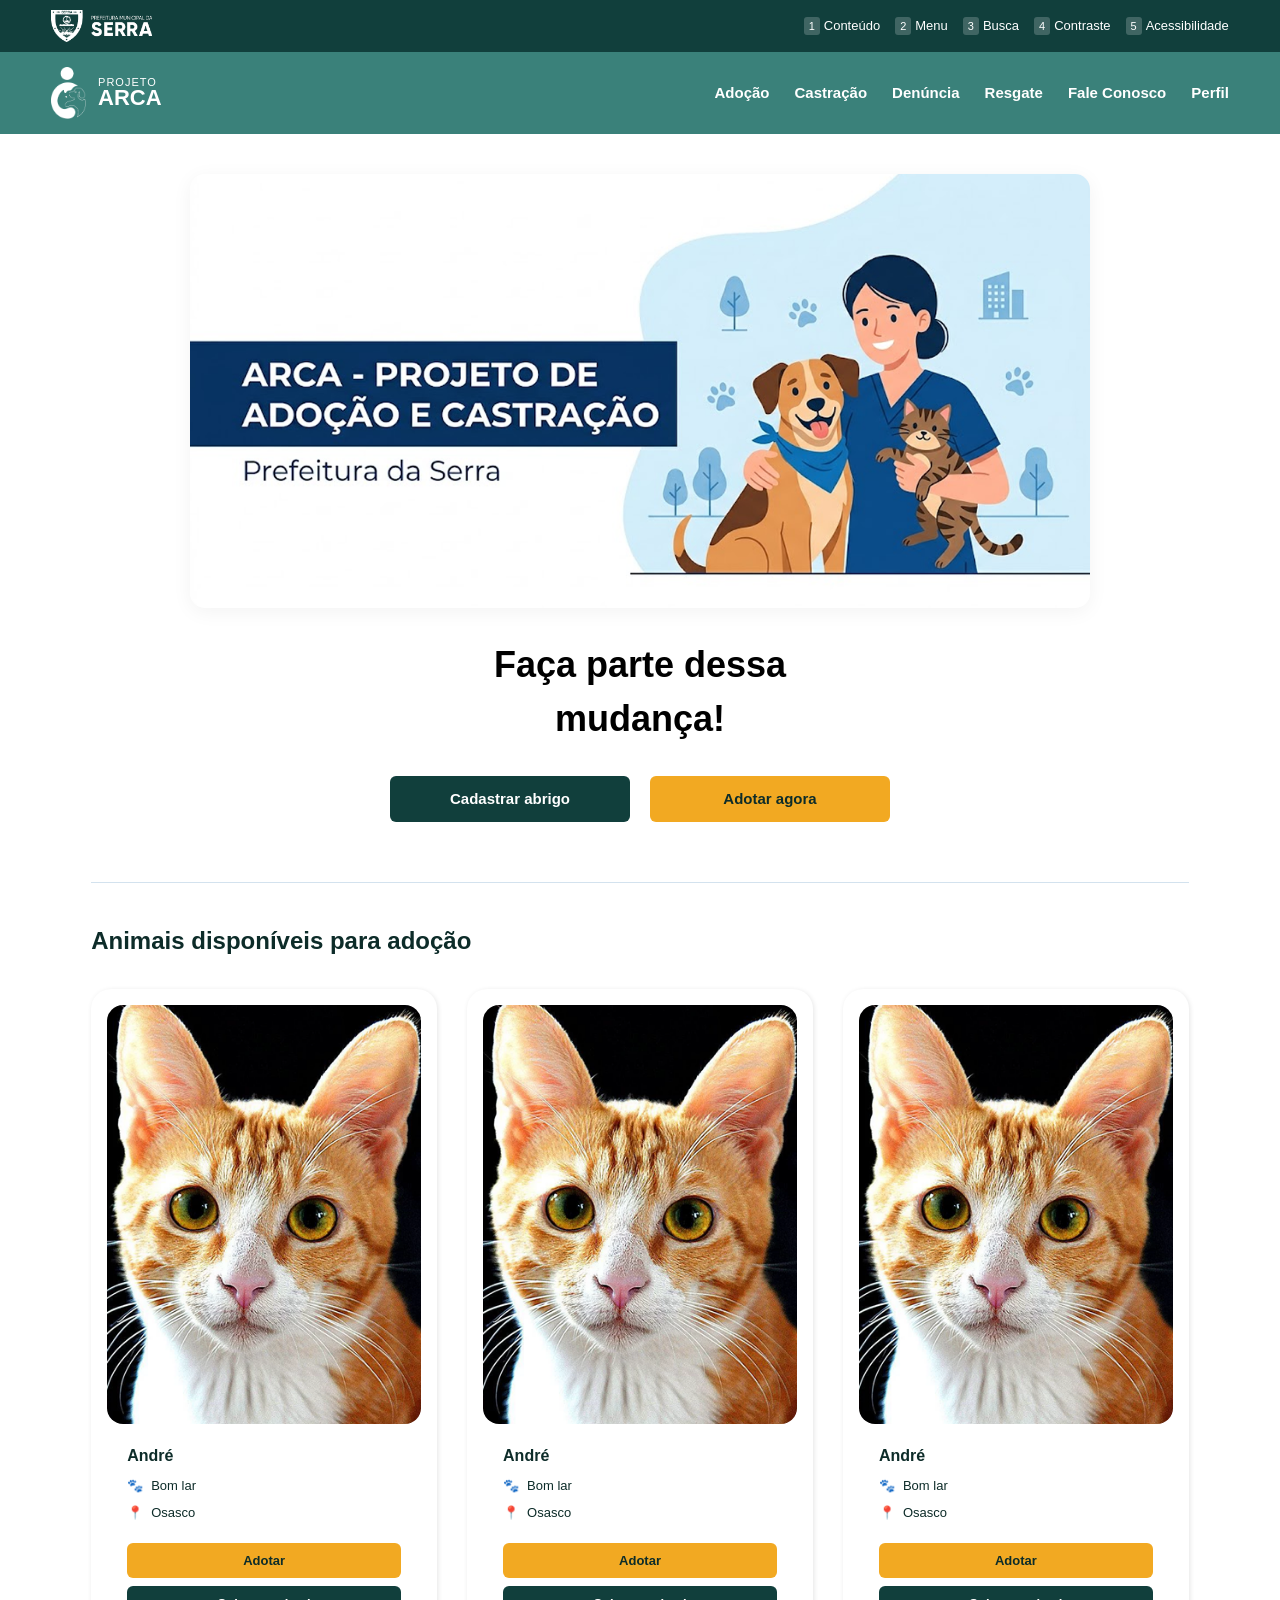
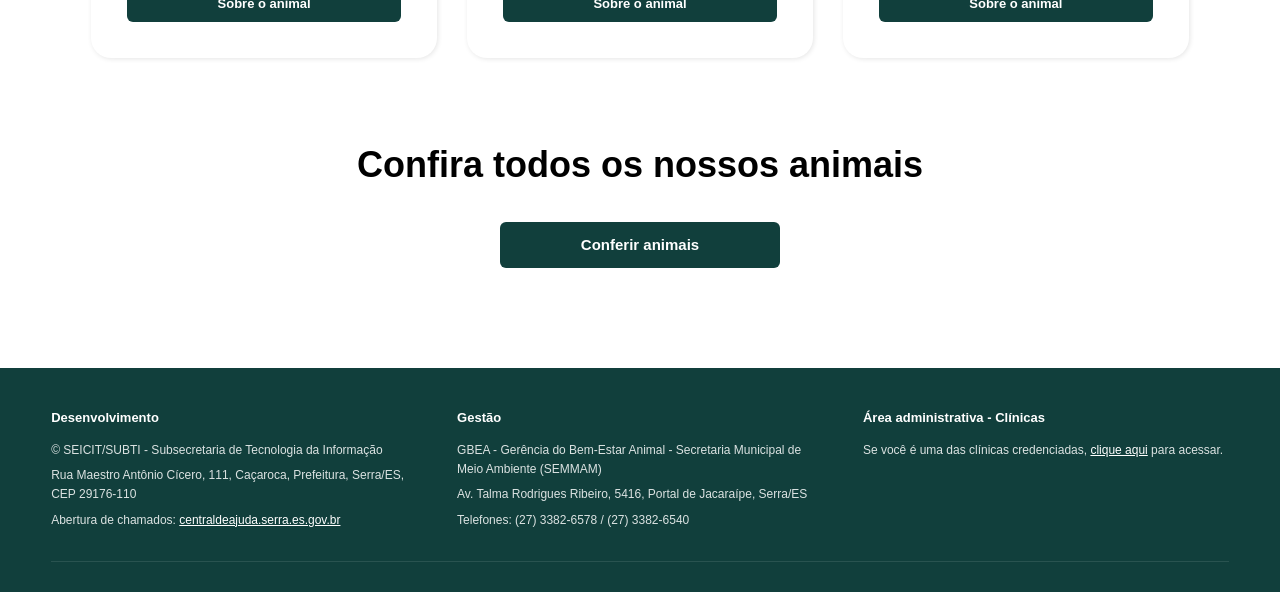
==== arca2/index.html @ 52a7ae9f "Add files via upload" ====
<!DOCTYPE html>
<html lang="pt-BR">
<head>
    <meta charset="UTF-8">
    <meta name="viewport" content="width=device-width, initial-scale=1.0">
    <title>Programa ARCA - Prefeitura da Serra</title>
    <link rel="stylesheet" href="style.css">
    <style>
        .hero-section {
            display: flex;
            align-items: center;
            justify-content: center;
            max-width: 1200px;
            margin: 40px auto 0 auto;
            padding: 0 4%;
        }
        .hero-conteudo {
            flex: 1;
            display: flex;
            justify-content: center;
        }
        .chamada-home {
            text-align: center;
            margin: 10px auto 30px auto;
            font-size: 36px;
            font-weight: 800;
            color: #000000;
        }
        .home-botoes-centro {
            display: flex;
            justify-content: center;
            gap: 20px;
            margin-bottom: 60px;
        }
        .secao-vitrine {
            max-width: 1200px;
            margin: 0 auto;
            padding: 20px 4% 40px 4%;
            background-color: var(--branco);
        }
        .secao-titulo {
            font-size: 24px;
            font-weight: 700;
            margin-bottom: 30px;
            text-align: left;
        }
        .ver-mais-container {
            text-align: center;
            margin-top: 80px;
        }
        .chamada-ver-mais {
            font-size: 36px; /* Ajustado para o tamanho das outras letras grandes */
            font-weight: 800;
            color: #000000; /* Preto puro */
            margin-bottom: 30px; /* Distância sincronizada com a seção superior */
            text-align: center;
            display: block;
        }
        @media (max-width: 768px) {
            .hero-section {
                display: none; /* Oculta o banner arca.png no mobile */
            }
            .home-botoes-centro {
                flex-direction: column;
                align-items: center;
                margin-bottom: 40px;
            }
            .chamada-home {
                font-size: 26px; /* Texto menor no mobile */
            }
            .secao-titulo {
                font-size: 20px; /* Título menor no mobile */
                text-align: center;
            }
            .chamada-ver-mais {
                font-size: 22px !important; /* Retorna ao tamanho menor que estava bom */
                margin-bottom: 20px !important; /* Reduz o espaço no mobile */
                color: var(--texto-escuro) !important; /* Retorna à cor padrão suave */
                text-align: center !important;
            }
            .ver-mais-container {
                text-align: center !important;
            }
        }
    </style>
</head>
<body>

    <div class="barra-prefeitura">
        <div class="logo-prefeitura-topo">
            <img src="./imagens/prefeitura-arca-serra.png" alt="Logo Prefeitura da Serra">
        </div>
        <div class="nav-institucional-links">
            <a href="#"><span>1</span> Conteúdo</a>
            <a href="#"><span>2</span> Menu</a>
            <a href="#"><span>3</span> Busca</a>
            <a href="#"><span>4</span> Contraste</a>
            <a href="#"><span>5</span> Acessibilidade</a>
        </div>
    </div>

    <nav class="navbar-arca">
        <a href="index.html" class="logo-arca">
            <img src="./imagens/logo-arca.png" alt="Logo Programa ARCA">
            <div class="logo-texto">
                <span>PROJETO</span>
                <strong>ARCA</strong>
            </div>
        </a>
        <button class="menu-hamburger" aria-label="Abrir Menu">
            <span></span>
            <span></span>
            <span></span>
        </button>
        <ul class="menu-links">
            <li><a href="adocao.html">Adoção</a></li>
            <li><a href="#">Castração</a></li>
            <li><a href="#">Denúncia</a></li>
            <li><a href="#">Resgate</a></li>
            <li><a href="#">Fale Conosco</a></li>
            <li><a href="solicitacoes.html">Perfil</a></li>
        </ul>
    </nav>

    <header class="hero-section">
        <div class="hero-conteudo">
            <img src="./imagens/arca.png" alt="Programa ARCA" class="hero-logo-destaque">
        </div>
    </header>

    <main class="secao-vitrine">
        <h2 class="chamada-home">Faça parte dessa<br>mudança!</h2>
        <div class="home-botoes-centro">
            <a href="#" class="btn-escuro">Cadastrar abrigo</a>
            <a href="adocao.html" class="btn-amarelo">Adotar agora</a>
        </div>

        <hr style="border: 0; border-top: 1px solid var(--borda-card); margin-bottom: 40px;">

        <h3 class="secao-titulo">Animais disponíveis para adoção</h3>
        <div class="grid-animais">
            <article class="card-animal">
                <div class="card-imagem-wrapper">
                    <img src="./imagens/gato.png" alt="Gato André para adoção">
                </div>
                <div class="card-info">
                    <h4 class="card-nome">André</h4>
                    <div class="card-meta">
                        <span>🐾</span> Bom lar
                    </div>
                    <div class="card-meta">
                        <span>📍</span> Osasco
                    </div>
                    <div class="card-acoes">
                        <a href="formulario-adocao.html" class="btn-amarelo">Adotar</a>
                        <a href="animal.html" class="btn-escuro">Sobre o animal</a>
                    </div>
                </div>
            </article>

            <article class="card-animal">
                <div class="card-imagem-wrapper">
                    <img src="./imagens/gato.png" alt="Gato André para adoção">
                </div>
                <div class="card-info">
                    <h4 class="card-nome">André</h4>
                    <div class="card-meta">
                        <span>🐾</span> Bom lar
                    </div>
                    <div class="card-meta">
                        <span>📍</span> Osasco
                    </div>
                    <div class="card-acoes">
                        <a href="formulario-adocao.html" class="btn-amarelo">Adotar</a>
                        <a href="animal.html" class="btn-escuro">Sobre o animal</a>
                    </div>
                </div>
            </article>

            <article class="card-animal">
                <div class="card-imagem-wrapper">
                    <img src="./imagens/gato.png" alt="Gato André para adoção">
                </div>
                <div class="card-info">
                    <h4 class="card-nome">André</h4>
                    <div class="card-meta">
                        <span>🐾</span> Bom lar
                    </div>
                    <div class="card-meta">
                        <span>📍</span> Osasco
                    </div>
                    <div class="card-acoes">
                        <a href="formulario-adocao.html" class="btn-amarelo">Adotar</a>
                        <a href="animal.html" class="btn-escuro">Sobre o animal</a>
                    </div>
                </div>
            </article>
        </div>

        <div class="ver-mais-container">
            <h3 class="chamada-ver-mais">Confira todos os nossos animais</h3>
            <a href="adocao.html" class="btn-escuro" style="max-width: 280px;">Conferir animais</a>
        </div>
    </main>

    <footer class="footer-arca">
        <div class="footer-container">
            <div class="footer-coluna">
                <h4>Desenvolvimento</h4>
                <p>© SEICIT/SUBTI - Subsecretaria de Tecnologia da Informação</p>
                <p>Rua Maestro Antônio Cícero, 111, Caçaroca, Prefeitura, Serra/ES, CEP 29176-110</p>
                <p>Abertura de chamados: <a href="#">centraldeajuda.serra.es.gov.br</a></p>
            </div>
            <div class="footer-coluna">
                <h4>Gestão</h4>
                <p>GBEA - Gerência do Bem-Estar Animal - Secretaria Municipal de Meio Ambiente (SEMMAM)</p>
                <p>Av. Talma Rodrigues Ribeiro, 5416, Portal de Jacaraípe, Serra/ES</p>
                <p>Telefones: (27) 3382-6578 / (27) 3382-6540</p>
            </div>
            <div class="footer-coluna">
                <h4>Área administrativa - Clínicas</h4>
                <p>Se você é uma das clínicas credenciadas, <a href="#">clique aqui</a> para acessar.</p>
            </div>
        </div>
    </footer>

    <script src="script.js"></script>
</body>
</html>
---- arca2/style.css ----
/* ==========================================================================
   RESET CSS UNIVERSAL
   ========================================================================== */
* {
    margin: 0; /* Remove margens padrões de todos os elementos */
    padding: 0; /* Remove paddings padrões de todos os elementos */
    box-sizing: border-box; /* Garante que padding e border estejam inclusos no cálculo da largura/altura */
    font-family: 'Inter', 'Segoe UI', Roboto, Helvetica, Arial, sans-serif; /* Define família tipográfica sans-serif limpa e próxima ao Figma */
}

/* ==========================================================================
   VARIÁVEIS DE AMBIENTE (DESIGN SYSTEM)
   ========================================================================== */
:root {
    --verde-institucional: #113f3c; /* Verde escuro presente no topo da prefeitura e rodapé */
    --verde-navbar: #3a817a; /* Verde água intermediário da barra de navegação do Programa Arca */
    --amarelo-primario: #f2a922; /* Amarelo ouro dos botões de ação principal */
    --amarelo-hover: #d99316; /* Tom levemente mais escuro para efeito hover no botão principal */
    --fundo-card: #f0f6fa; /* Azul/cinza claro bem suave para containers e backgrounds de cards */
    --borda-card: #d3e2ee; /* Cor das bordas suaves dos inputs e contornos */
    --texto-escuro: #0d2c29; /* Cor predominante dos textos e títulos principais */
    --texto-mutado: #5a6e72; /* Cor secundária para descrições de menor relevância */
    --branco: #ffffff; /* Branco puro para contrastes e fundos limpos */
    --sucesso: #28a745; /* Verde padrão para status de aprovação/sucesso */
}

/* Configuração base da página para evitar quebras de scroll lateral */
body {
    background-color: var(--branco);
    color: var(--texto-escuro);
    overflow-x: hidden; /* Bloqueia scroll horizontal indesejado em qualquer resolução */
    line-height: 1.5; /* Altura de linha ergonômica para leitura */
}

/* ==========================================================================
   BARRA INSTITUCIONAL SUPERIOR (PREFEITURA DA SERRA)
   ========================================================================== */
.barra-prefeitura {
    background-color: var(--verde-institucional); /* Fundo verde escuro oficial */
    color: var(--branco);
    padding: 10px 4%; /* Margem interna proporcional */
    display: flex;
    justify-content: space-between; /* Separa o logo à esquerda dos links à direita */
    align-items: center;
    font-size: 13px; /* Texto pequeno institucional */
    font-weight: 500;
}

.logo-prefeitura-topo {
    display: flex;
    align-items: center;
    gap: 10px; /* Espaço entre o brasão e o texto */
}

.logo-prefeitura-topo img {
    height: 32px; /* Altura exata calibrada para o brasão institucional */
}

.logo-prefeitura-topo div {
    text-transform: uppercase;
    font-size: 11px;
    letter-spacing: 0.5px;
    line-height: 1.2;
}

.nav-institucional-links {
    display: flex;
    gap: 15px; /* Espaçamento simétrico entre os itens numéricos */
}

.nav-institucional-links a {
    color: var(--branco);
    text-decoration: none; /* Remove sublinhado padrão */
    display: flex;
    align-items: center;
    gap: 4px;
}

.nav-institucional-links span {
    background: rgba(255, 255, 255, 0.2); /* Fundo sutil para destacar o número do atalho */
    padding: 1px 5px;
    border-radius: 3px;
    font-size: 11px;
}

/* ==========================================================================
   NAVBAR PRINCIPAL (PROGRAMA ARCA)
   ========================================================================== */
.navbar-arca {
    background-color: var(--verde-navbar); /* Tom verde água característico do programa */
    padding: 15px 4%;
    display: flex;
    justify-content: space-between; /* Logo à esquerda e links à direita */
    align-items: center;
    position: relative;
    z-index: 1000; /* Garante que o menu flutue por cima de qualquer conteúdo */
}

.logo-arca {
    display: flex;
    align-items: center;
    gap: 12px;
    color: var(--branco);
    text-decoration: none;
}

.logo-arca img {
    height: 52px; /* Aumentado para dar mais destaque */
}

.logo-texto {
    display: flex;
    flex-direction: column;
    line-height: 0.9;
    text-transform: uppercase;
}

.logo-texto span {
    font-size: 11px;
    font-weight: 400;
    letter-spacing: 1px;
}

.logo-texto strong {
    font-size: 22px;
    font-weight: 900;
}

.menu-links {
    display: flex;
    gap: 25px; /* Gaps horizontais idênticos aos espaçamentos do Figma */
    align-items: center;
    list-style: none;
}

.menu-links a {
    color: var(--branco);
    text-decoration: none;
    font-size: 15px;
    font-weight: 600;
    transition: opacity 0.2s ease; /* Transição leve para interações */
}

.menu-links a:hover, .menu-links a.active {
    opacity: 0.85;
    border-bottom: 2px solid var(--branco); /* Linha de indicação ativa */
    padding-bottom: 4px;
}

/* Menu Hambúrguer Oculto por padrão no Desktop */
.menu-hamburger {
    display: none;
    background: none;
    border: none;
    cursor: pointer;
    flex-direction: column;
    gap: 6px;
}

.menu-hamburger span {
    display: block;
    width: 28px;
    height: 3px;
    background-color: var(--branco);
    border-radius: 2px;
    transition: 0.3s;
}

.hero-logo-destaque {
    width: 100%;
    max-width: 900px; /* Reduzido levemente para um visual mais equilibrado */
    height: auto;
    display: block;
    border-radius: 15px; /* Bordas arredondadas para um visual mais limpo */
    box-shadow: 0 4px 20px rgba(0, 0, 0, 0.05); /* Sombra suave para dar profundidade */
}

/* ==========================================================================
   ELEMENTOS DE BOTÕES E UI GLOBAL
   ========================================================================== */
.btn-amarelo {
    background-color: var(--amarelo-primario);
    color: var(--texto-escuro);
    border: none;
    padding: 12px 28px;
    font-weight: 700;
    font-size: 15px;
    border-radius: 6px; /* Cantos levemente arredondados fiéis à imagem */
    cursor: pointer;
    text-decoration: none;
    display: inline-flex;
    align-items: center;
    justify-content: center;
    transition: background-color 0.2s ease, transform 0.1s ease;
    width: 100%; /* Ocupa totalidade do container por padrão, responsivo */
    max-width: 240px; /* Limite padrão para botões soltos */
}

.btn-amarelo:hover {
    background-color: var(--amarelo-hover);
}

.btn-escuro {
    background-color: var(--verde-institucional);
    color: var(--branco);
    border: none;
    padding: 12px 28px;
    font-weight: 700;
    font-size: 15px;
    border-radius: 6px;
    cursor: pointer;
    text-decoration: none;
    display: inline-flex;
    align-items: center;
    justify-content: center;
    transition: opacity 0.2s ease;
    width: 100%;
    max-width: 240px;
}

.btn-escuro:hover {
    opacity: 0.9;
}

.btn-voltar {
    background-color: var(--verde-institucional);
    color: var(--branco);
    border: none;
    padding: 8px 35px;
    font-size: 14px;
    font-weight: 600;
    border-radius: 6px;
    cursor: pointer;
    text-decoration: none;
    display: inline-block;
    float: right; /* Alinha à direita conforme fluxo do layout */
}

.chamada-ver-mais {
    font-size: 36px;
    font-weight: 800;
    color: #000000;
    margin-bottom: 30px;
    text-align: center;
}

/* ==========================================================================
   VITRINE DE CARDS DE ANIMAIS (REUTILIZÁVEL)
   ========================================================================== */
.grid-animais {
    display: grid;
    grid-template-columns: repeat(3, 1fr); /* Layout clássico de 3 colunas horizontais */
    gap: 30px; /* Distanciamento idêntico observado nas telas completas */
    margin-top: 25px;
}

.card-animal {
    background-color: var(--branco);
    border-radius: 20px; /* Bordas arredondadas pronunciadas conforme o mockup */
    padding: 16px;
    display: flex;
    flex-direction: column;
    box-shadow: 1px 1px 5px rgba(0, 0, 0, 0.1);
}

.card-imagem-wrapper {
    width: 100%;
    position: relative;
    border-radius: 16px;
    overflow: hidden; /* Trunca cantos da imagem interna */
    aspect-ratio: 3 / 4; /* Proporção ajustada para um visual mais vertical e menos compacto */
}

.card-imagem-wrapper img {
    width: 100%;
    height: 100%;
    object-fit: cover; /* Adapta a imagem sem distorcer as proporções do animal */
}

.card-info {
    padding: 20px; /* Espaçamento interno apenas para os textos e botões */
    display: flex;
    flex-direction: column;
    gap: 8px;
}

.card-nome {
    font-size: 16px;
    font-weight: 700;
    color: var(--texto-escuro);
}

.card-meta {
    display: flex;
    align-items: center;
    gap: 8px;
    font-size: 13px;
    color: var(--texto-escuro);
    font-weight: 500;
}

.card-meta img {
    width: 16px;
    height: 16px;
}

.card-acoes {
    margin-top: 12px;
    display: flex;
    flex-direction: column;
    gap: 8px; /* Espaçamento vertical entre os dois botões internos do card */
}

.card-acoes .btn-amarelo, .card-acoes .btn-escuro {
    max-width: 100%; /* Botões preenchem a largura total interna do card */
    padding: 8px 15px;
    font-size: 13px;
    border-radius: 6px;
}

/* ==========================================================================
   RODAPÉ INSTITUCIONAL PARCEIRO E GOVERNAMENTAL
   ========================================================================== */
.footer-arca {
    background-color: var(--verde-institucional); /* Cor escura corporativa */
    color: var(--branco);
    padding: 40px 4% 30px 4%;
    font-size: 12px;
    line-height: 1.6;
    margin-top: 60px; /* Garante separação saudável do término do fluxo de dados */
}

.footer-container {
    max-width: 1200px;
    margin: 0 auto;
    display: grid;
    grid-template-columns: repeat(3, 1fr); /* Divisão exata em 3 blocos de informação */
    gap: 40px;
    border-bottom: 1px solid rgba(255, 255, 255, 0.1);
    padding-bottom: 25px;
}

.footer-coluna h4 {
    font-size: 13px;
    font-weight: 700;
    margin-bottom: 12px;
    text-transform: none;
}

.footer-coluna p {
    color: rgba(255, 255, 255, 0.85);
    margin-bottom: 6px;
}

.footer-coluna a {
    color: var(--branco);
    text-decoration: underline;
}

/* ==========================================================================
   SISTEMA DE MEDIA QUERIES (RESPONSIVIDADE COMPLETA)
   ========================================================================== */

/* Notebooks e Desktops menores (Abaixo de 1024px) */
@media (max-width: 1024px) {
    .grid-animais {
        grid-template-columns: repeat(2, 1fr); /* Transiciona para duas colunas para preservar legibilidade */
        gap: 20px;
    }
    .footer-container {
        grid-template-columns: repeat(2, 1fr);
    }
}

/* Tablets (Abaixo de 768px) */
@media (max-width: 768px) {
    .barra-prefeitura {
        flex-direction: column; /* Alinha marcas verticalmente no ambiente mobile */
        gap: 10px;
        text-align: center;
    }
    .nav-institucional-links {
        display: none; /* Oculta atalhos avançados para limpar visual mobile */
    }
    .menu-hamburger {
        display: flex; /* Exibe gatilho do menu colapsável */
    }
    .menu-links {
        display: none; /* Esconde lista padrão horizontal */
        flex-direction: column;
        width: 100%;
        position: absolute;
        top: 100%;
        left: 0;
        background-color: var(--verde-navbar);
        padding: 20px;
        gap: 15px;
        box-shadow: 0 4px 6px rgba(0,0,0,0.1);
    }
    .menu-links.active {
        display: flex; /* Acionado dinamicamente via JS */
    }
    .grid-animais {
        grid-template-columns: 1fr; /* Coluna única centralizada */
        max-width: 300px; /* Card e imagem do gato menores */
        margin-left: auto;
        margin-right: auto;
    }
    .card-imagem-wrapper {
        aspect-ratio: 1 / 1; /* Torna a imagem quadrada no mobile, reduzindo a altura */
    }
    .card-imagem-wrapper img {
        object-position: center top; /* Prioriza a parte superior da foto (onde fica o rosto) */
    }
    .card-nome {
        font-size: 15px;
    }
    .card-meta {
        font-size: 12px;
    }
    .card-acoes .btn-amarelo, .card-acoes .btn-escuro {
        font-size: 13px;
        padding: 10px;
    }
    .secao-vitrine .card-animal:nth-child(n+2) {
        display: none; /* Esconde os demais apenas na vitrine da home */
    }
    .footer-arca {
        font-size: 11px; /* Texto do rodapé reduzido */
    }
    .footer-container {
        grid-template-columns: 1fr;
        gap: 25px;
    }
}

/* Mobile Dispositivos Pequenos (Abaixo de 480px) */
@media (max-width: 480px) {
    .btn-amarelo, .btn-escuro {
        max-width: 100%; /* Força botões a ocuparem largura inteira para clique facilitado via touch */
    }
}
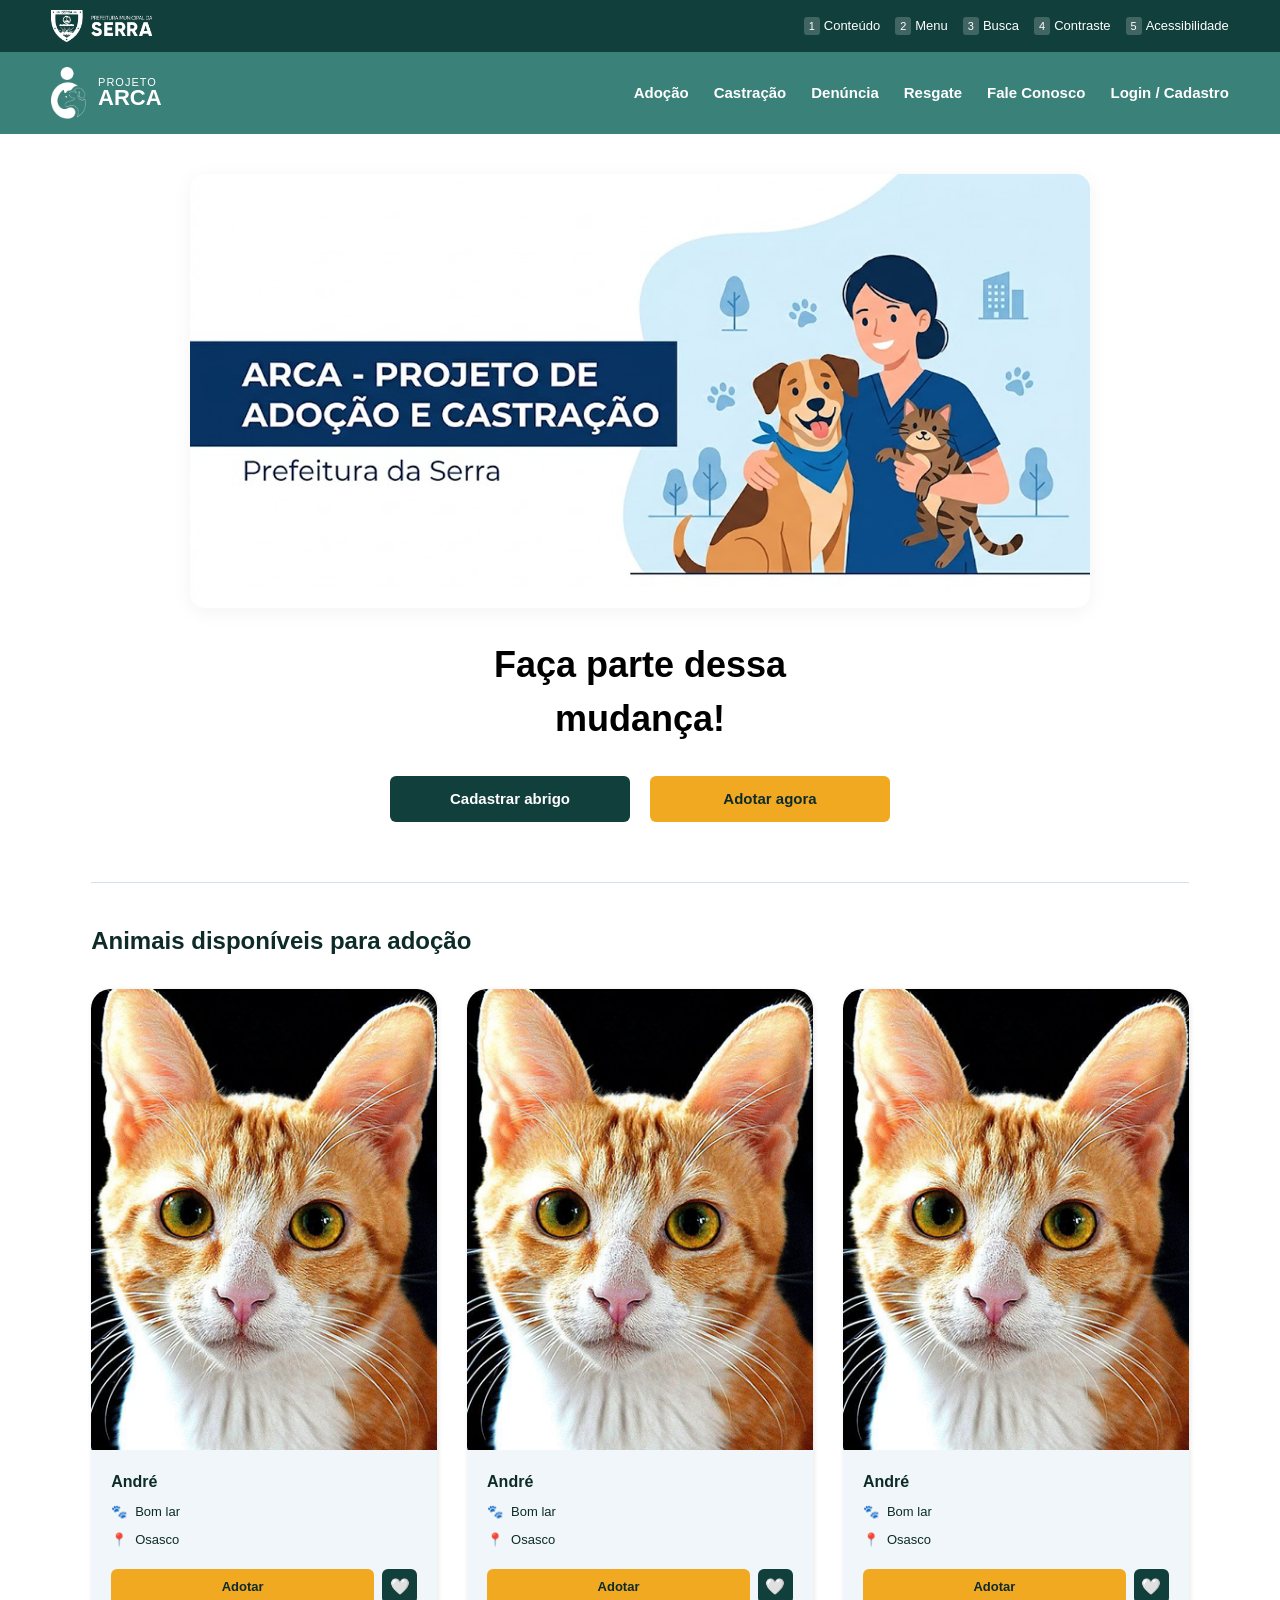
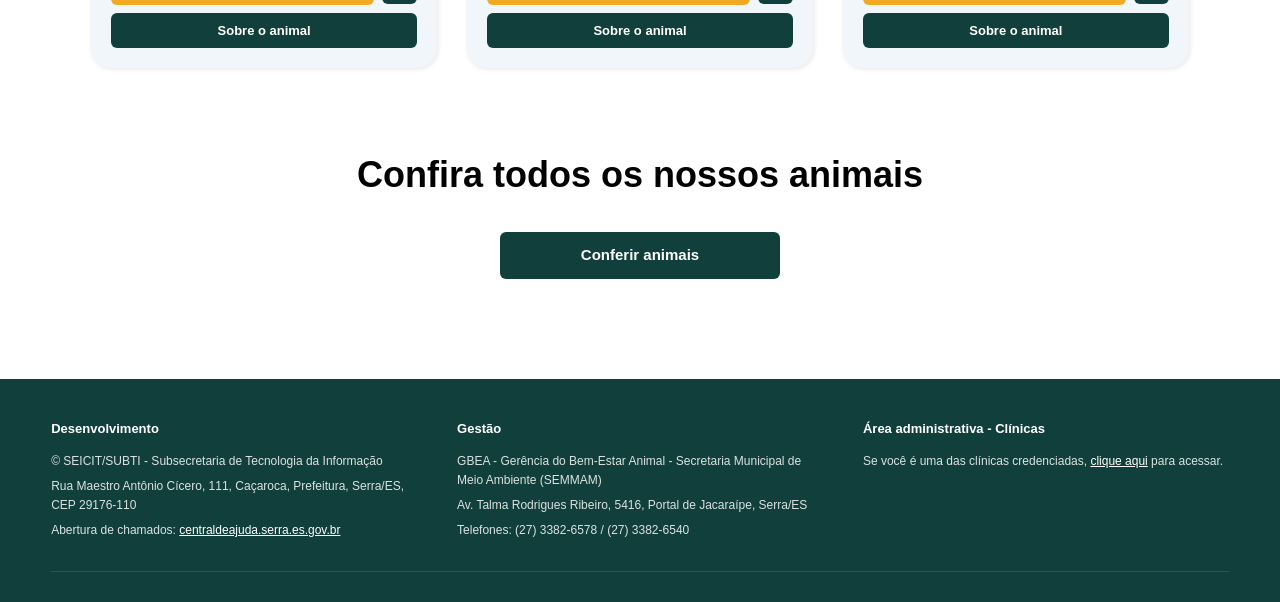
==== commit 2fdc01e4: "Add files via upload" ====
--- a/arca2/index.html
+++ b/arca2/index.html
@@ -114,7 +114,14 @@
         </button>
         <ul class="menu-links">
             <li><a href="adocao.html">Adoção</a></li>
-            <li><a href="#">Castração</a></li>
+            <li class="dropdown">
+                <a href="#" class="dropdown-toggle">Castração</a>
+                <ul class="dropdown-menu">
+                    <li><a href="informacoes.html">Como funciona</a></li>
+                    <li><a href="#">Agendar Castração</a></li>
+                    <li><a href="#">Clínicas credenciadas</a></li>
+                </ul>
+            </li>
             <li><a href="#">Denúncia</a></li>
             <li><a href="#">Resgate</a></li>
             <li><a href="#">Fale Conosco</a></li>
@@ -152,7 +159,10 @@
                         <span>📍</span> Osasco
                     </div>
                     <div class="card-acoes">
-                        <a href="formulario-adocao.html" class="btn-amarelo">Adotar</a>
+                        <div class="card-botoes-row">
+                            <a href="formulario-adocao.html" class="btn-amarelo">Adotar</a>
+                            <button class="btn-favorito" aria-label="Favoritar">🤍</button>
+                        </div>
                         <a href="animal.html" class="btn-escuro">Sobre o animal</a>
                     </div>
                 </div>
@@ -171,7 +181,10 @@
                         <span>📍</span> Osasco
                     </div>
                     <div class="card-acoes">
-                        <a href="formulario-adocao.html" class="btn-amarelo">Adotar</a>
+                        <div class="card-botoes-row">
+                            <a href="formulario-adocao.html" class="btn-amarelo">Adotar</a>
+                            <button class="btn-favorito" aria-label="Favoritar">🤍</button>
+                        </div>
                         <a href="animal.html" class="btn-escuro">Sobre o animal</a>
                     </div>
                 </div>
@@ -190,7 +203,10 @@
                         <span>📍</span> Osasco
                     </div>
                     <div class="card-acoes">
-                        <a href="formulario-adocao.html" class="btn-amarelo">Adotar</a>
+                        <div class="card-botoes-row">
+                            <a href="formulario-adocao.html" class="btn-amarelo">Adotar</a>
+                            <button class="btn-favorito" aria-label="Favoritar">🤍</button>
+                        </div>
                         <a href="animal.html" class="btn-escuro">Sobre o animal</a>
                     </div>
                 </div>
--- a/arca2/style.css
+++ b/arca2/style.css
@@ -12,14 +12,14 @@
    VARIÁVEIS DE AMBIENTE (DESIGN SYSTEM)
    ========================================================================== */
 :root {
-    --verde-institucional: #113f3c; /* Verde escuro presente no topo da prefeitura e rodapé */
+    --verde-institucional: #113f3c; /* "Apelido" para o verde oficial da prefeitura */
     --verde-navbar: #3a817a; /* Verde água intermediário da barra de navegação do Programa Arca */
     --amarelo-primario: #f2a922; /* Amarelo ouro dos botões de ação principal */
     --amarelo-hover: #d99316; /* Tom levemente mais escuro para efeito hover no botão principal */
-    --fundo-card: #f0f6fa; /* Azul/cinza claro bem suave para containers e backgrounds de cards */
+    --fundo-card: #f0f6fa; /* Cor de fundo suave para os cards de animais */
     --borda-card: #d3e2ee; /* Cor das bordas suaves dos inputs e contornos */
     --texto-escuro: #0d2c29; /* Cor predominante dos textos e títulos principais */
-    --texto-mutado: #5a6e72; /* Cor secundária para descrições de menor relevância */
+    --texto-mutado: #5a6e72; /* Cor cinza para textos menos importantes */
     --branco: #ffffff; /* Branco puro para contrastes e fundos limpos */
     --sucesso: #28a745; /* Verde padrão para status de aprovação/sucesso */
 }
@@ -28,7 +28,7 @@
 body {
     background-color: var(--branco);
     color: var(--texto-escuro);
-    overflow-x: hidden; /* Bloqueia scroll horizontal indesejado em qualquer resolução */
+    overflow-x: hidden; /* Garante que a página não "balance" para os lados no celular */
     line-height: 1.5; /* Altura de linha ergonômica para leitura */
 }
 
@@ -92,8 +92,9 @@
     display: flex;
     justify-content: space-between; /* Logo à esquerda e links à direita */
     align-items: center;
-    position: relative;
-    z-index: 1000; /* Garante que o menu flutue por cima de qualquer conteúdo */
+    position: sticky; /* Diz para o menu seguir o usuário e travar no topo (0) */
+    top: 0; /* Ponto onde o menu "cola" na tela */
+    z-index: 1000; /* Mantém o menu sempre na camada acima de tudo */
 }
 
 .logo-arca {
@@ -139,12 +140,81 @@
     font-size: 15px;
     font-weight: 600;
     transition: opacity 0.2s ease; /* Transição leve para interações */
+    border-bottom: 2px solid transparent; /* Evita que o texto se mova ao passar o mouse */
+    padding-bottom: 4px;
 }
 
 .menu-links a:hover, .menu-links a.active {
     opacity: 0.85;
     border-bottom: 2px solid var(--branco); /* Linha de indicação ativa */
     padding-bottom: 4px;
+    border-bottom-color: var(--branco); /* Apenas altera a cor da borda existente */
+}
+
+/* ==========================================================================
+   DROPDOWN MENU (CASTRAÇÃO)
+   ========================================================================== */
+.dropdown {
+    position: relative;
+}
+
+.dropdown-menu {
+    display: none;
+    position: absolute;
+    top: 100%;
+    left: 0;
+    background-color: var(--fundo-card); /* Azul clarinho */
+    list-style: none;
+    padding: 0;
+    min-width: 180px;
+    box-shadow: 0 8px 16px rgba(0,0,0,0.1);
+    border-radius: 8px;
+    z-index: 1001;
+    overflow: hidden; /* Garante que o fundo não ultrapasse os cantos arredondados */
+}
+
+.dropdown:hover .dropdown-menu {
+    display: block;
+}
+
+/* Alinha o último dropdown à direita no desktop para evitar que o menu saia da tela */
+@media (min-width: 769px) {
+    .menu-links li:last-child.dropdown .dropdown-menu {
+        left: auto;
+        right: 0;
+    }
+    .menu-links li:last-child.dropdown .dropdown-menu li a {
+        text-align: right;
+    }
+}
+
+.dropdown-menu li a.logout-link {
+    color: #ff4b4b !important; /* Cor vermelha para indicar saída/ação crítica */
+    font-weight: 700;
+}
+
+.dropdown-menu li {
+    width: 100%;
+    border-bottom: 1px solid var(--borda-card); /* Linha separando cada opção */
+}
+
+.dropdown-menu li:last-child {
+    border-bottom: none;
+}
+
+.dropdown-menu li a {
+    padding: 8px 15px !important;
+    display: block;
+    font-size: 13px;
+    color: var(--texto-escuro) !important; /* Texto escuro para fundo claro */
+    font-weight: 500;
+    border-bottom: none !important; /* Garante que não herde a borda do menu principal */
+}
+
+.dropdown-menu li a:hover {
+    background-color: rgba(255, 255, 255, 0.1);
+    background-color: rgba(0, 0, 0, 0.05);
+    opacity: 1;
 }
 
 /* Menu Hambúrguer Oculto por padrão no Desktop */
@@ -236,6 +306,49 @@
     float: right; /* Alinha à direita conforme fluxo do layout */
 }
 
+/* ==========================================================================
+   MODAL DE ACESSO OBRIGATÓRIO (LOGIN/CADASTRO)
+   ========================================================================== */
+.modal-arca-overlay {
+    position: fixed;
+    top: 0;
+    left: 0;
+    width: 100%;
+    height: 100%;
+    background: rgba(0, 0, 0, 0.7);
+    display: none; /* Escondido por padrão */
+    align-items: center;
+    justify-content: center;
+    z-index: 3000;
+    backdrop-filter: blur(5px);
+}
+
+.modal-arca-card {
+    background: var(--branco);
+    padding: 40px;
+    border-radius: 20px;
+    max-width: 450px;
+    width: 90%;
+    text-align: center;
+    box-shadow: 0 20px 40px rgba(0,0,0,0.3);
+    animation: zoomIn 0.3s ease-out;
+}
+
+@keyframes zoomIn {
+    from { transform: scale(0.8); opacity: 0; }
+    to { transform: scale(1); opacity: 1; }
+}
+
+.modal-arca-card h2 {
+    color: var(--verde-institucional);
+    margin-bottom: 15px;
+}
+
+.modal-arca-card p {
+    margin-bottom: 30px;
+    color: var(--texto-mutado);
+}
+
 .chamada-ver-mais {
     font-size: 36px;
     font-weight: 800;
@@ -249,15 +362,15 @@
    ========================================================================== */
 .grid-animais {
     display: grid;
-    grid-template-columns: repeat(3, 1fr); /* Layout clássico de 3 colunas horizontais */
+    grid-template-columns: repeat(3, 1fr); /* Divide o espaço em 3 colunas iguais no desktop */
     gap: 30px; /* Distanciamento idêntico observado nas telas completas */
     margin-top: 25px;
 }
 
 .card-animal {
-    background-color: var(--branco);
+    background-color: var(--fundo-card);
+    background-color: var(--fundo-card);
     border-radius: 20px; /* Bordas arredondadas pronunciadas conforme o mockup */
-    padding: 16px;
     display: flex;
     flex-direction: column;
     box-shadow: 1px 1px 5px rgba(0, 0, 0, 0.1);
@@ -266,9 +379,9 @@
 .card-imagem-wrapper {
     width: 100%;
     position: relative;
-    border-radius: 16px;
+    border-radius: 20px 20px 0 0; /* Acompanha perfeitamente o topo do card */
     overflow: hidden; /* Trunca cantos da imagem interna */
-    aspect-ratio: 3 / 4; /* Proporção ajustada para um visual mais vertical e menos compacto */
+    aspect-ratio: 3 / 4; /* Garante que a foto do animal seja sempre um retângulo vertical */
 }
 
 .card-imagem-wrapper img {
@@ -308,7 +421,45 @@
     margin-top: 12px;
     display: flex;
     flex-direction: column;
-    gap: 8px; /* Espaçamento vertical entre os dois botões internos do card */
+    gap: 8px;
+}
+
+.card-botoes-row {
+    display: flex;
+    gap: 8px;
+}
+
+.card-botoes-row .btn-amarelo {
+    flex: 1; /* Faz o botão de adotar ocupar o espaço restante */
+}
+
+.btn-favorito {
+    width: 35px;
+    height: 35px;
+    background-color: var(--verde-institucional);
+    border: none;
+    border-radius: 6px;
+    cursor: pointer;
+    display: flex;
+    align-items: center;
+    justify-content: center;
+    font-size: 16px;
+    color: var(--branco);
+    transition: all 0.2s ease;
+}
+
+.btn-favorito:hover {
+    transform: scale(1.1);
+}
+
+.btn-favorito.favoritado {
+    color: #ff4b4b; /* Cor vermelha para o coração */
+}
+
+.btn-favorito-grande {
+    width: 54px; /* Altura calculada para alinhar com o btn-central-adocao */
+    height: 54px;
+    font-size: 22px;
 }
 
 .card-acoes .btn-amarelo, .card-acoes .btn-escuro {
@@ -400,6 +551,29 @@
     .menu-links.active {
         display: flex; /* Acionado dinamicamente via JS */
     }
+    .menu-links li {
+        width: 100%;
+        text-align: center;
+    }
+    .dropdown-menu {
+        position: static;
+        display: none;
+        background-color: rgba(0, 0, 0, 0.2); /* Fundo um pouco mais profundo */
+        box-shadow: none;
+        padding: 2px 0;
+        width: 60%; /* Ainda mais estreito para um visual minimalista */
+        margin: 2px auto 8px auto; /* Aproxima do item pai e afasta do item de baixo */
+        text-align: center;
+        border-radius: 8px;
+    }
+    .dropdown-menu li a {
+        color: var(--branco) !important;
+        font-size: 14px; /* Diminui levemente para criar hierarquia */
+        padding: 4px 10px !important; /* Diminui a altura de cada link interno */
+    }
+    .dropdown.active .dropdown-menu {
+        display: block;
+    }
     .grid-animais {
         grid-template-columns: 1fr; /* Coluna única centralizada */
         max-width: 300px; /* Card e imagem do gato menores */
@@ -422,9 +596,6 @@
         font-size: 13px;
         padding: 10px;
     }
-    .secao-vitrine .card-animal:nth-child(n+2) {
-        display: none; /* Esconde os demais apenas na vitrine da home */
-    }
     .footer-arca {
         font-size: 11px; /* Texto do rodapé reduzido */
     }
